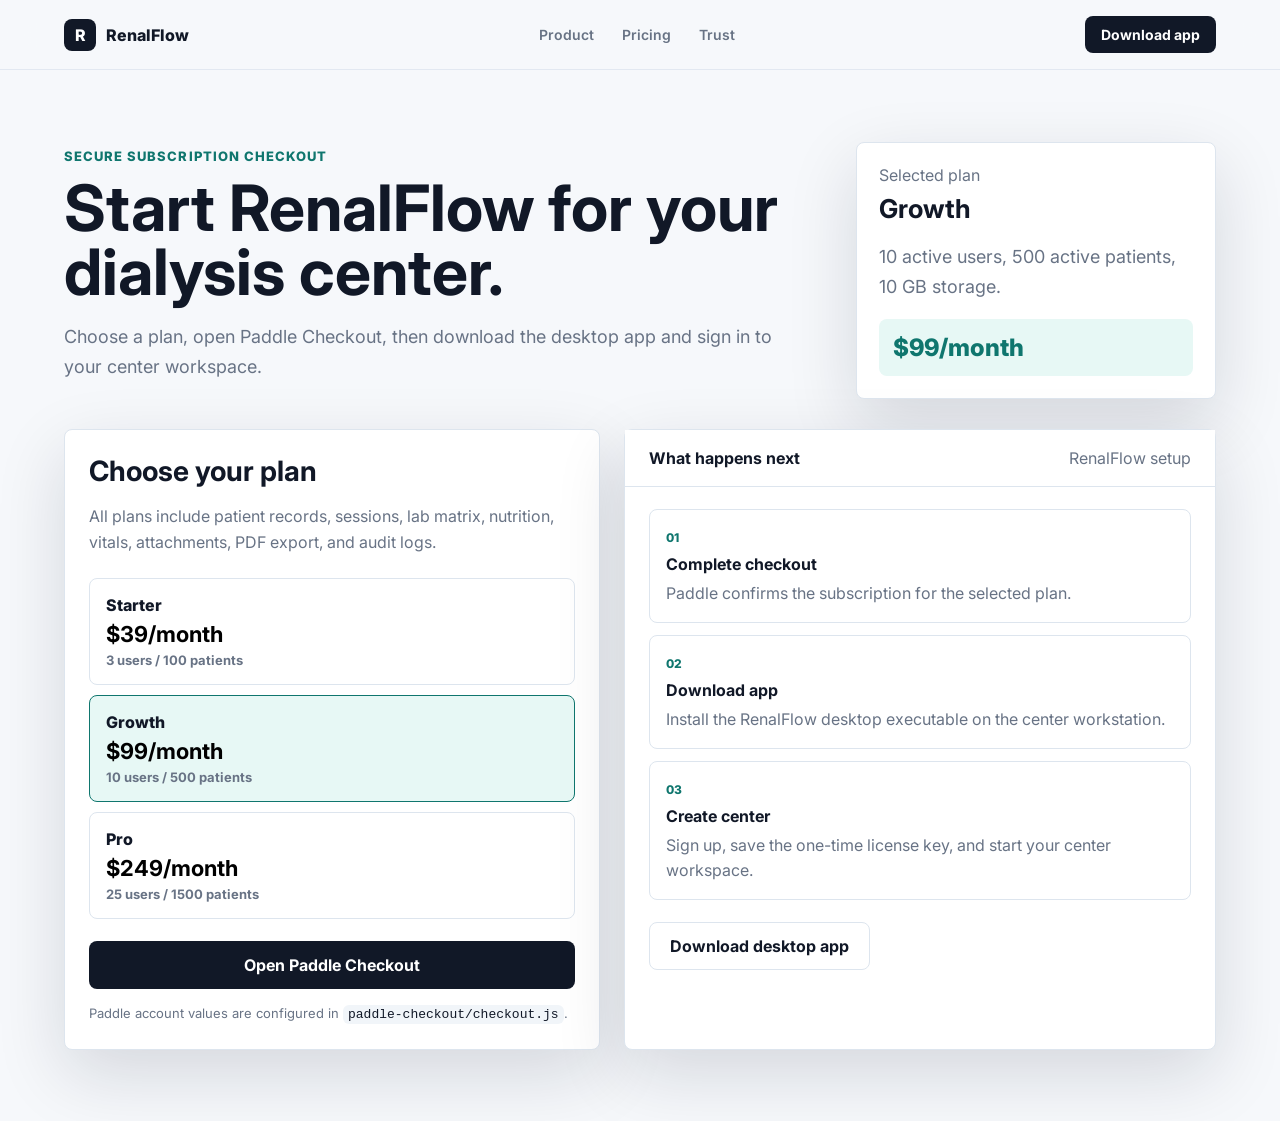
==== paddle-checkout/index.html @ 079430f1 "Initial RenalFlow marketing site" ====
<!doctype html>
<html lang="en">
  <head>
    <meta charset="UTF-8" />
    <meta name="viewport" content="width=device-width, initial-scale=1.0" />
    <meta name="description" content="RenalFlow Paddle checkout for desktop app subscription plans." />
    <title>RenalFlow Checkout</title>
    <link rel="preconnect" href="https://fonts.googleapis.com" />
    <link rel="preconnect" href="https://fonts.gstatic.com" crossorigin />
    <link href="https://fonts.googleapis.com/css2?family=Inter:wght@400;500;600;700;800&display=swap" rel="stylesheet" />
    <link rel="stylesheet" href="../styles.css" />
    <script src="https://cdn.paddle.com/paddle/v2/paddle.js"></script>
  </head>
  <body class="checkout-body">
    <header class="site-header">
      <a class="brand" href="../index.html" aria-label="RenalFlow home">
        <span class="brand-mark">R</span>
        <span>RenalFlow</span>
      </a>
      <nav class="nav-links" aria-label="Checkout navigation">
        <a href="../index.html#product">Product</a>
        <a href="../index.html#pricing">Pricing</a>
        <a href="../index.html#trust">Trust</a>
      </nav>
      <a class="header-cta" href="../downloads/RenalFlow-Setup.exe" download>Download app</a>
    </header>

    <main class="checkout-page">
      <section class="checkout-hero">
        <div>
          <div class="eyebrow">Secure subscription checkout</div>
          <h1>Start RenalFlow for your dialysis center.</h1>
          <p>
            Choose a plan, open Paddle Checkout, then download the desktop app and sign in to your center workspace.
          </p>
        </div>

        <aside class="checkout-summary" aria-label="Selected RenalFlow plan">
          <span>Selected plan</span>
          <strong id="selected-plan-name">Growth</strong>
          <p id="selected-plan-details">10 active users, 500 active patients, 10 GB storage.</p>
          <div class="checkout-price" id="selected-plan-price">$99/month</div>
        </aside>
      </section>

      <section class="checkout-layout">
        <div class="checkout-card">
          <h2>Choose your plan</h2>
          <p>All plans include patient records, sessions, lab matrix, nutrition, vitals, attachments, PDF export, and audit logs.</p>

          <div class="checkout-plan-list" role="radiogroup" aria-label="RenalFlow plans">
            <button class="checkout-plan" data-plan="starter" type="button">
              <span>Starter</span>
              <strong>$39/month</strong>
              <em>3 users / 100 patients</em>
            </button>
            <button class="checkout-plan active" data-plan="growth" type="button">
              <span>Growth</span>
              <strong>$99/month</strong>
              <em>10 users / 500 patients</em>
            </button>
            <button class="checkout-plan" data-plan="pro" type="button">
              <span>Pro</span>
              <strong>$249/month</strong>
              <em>25 users / 1500 patients</em>
            </button>
          </div>

          <button class="button primary checkout-button" id="open-checkout" type="button">Open Paddle Checkout</button>
          <p class="checkout-note" id="checkout-message">
            Paddle account values are configured in <code>paddle-checkout/checkout.js</code>.
          </p>
        </div>

        <div class="checkout-product-card">
          <div class="mock-toolbar">
            <strong>What happens next</strong>
            <span>RenalFlow setup</span>
          </div>
          <div class="checkout-steps">
            <div><span>01</span><strong>Complete checkout</strong><p>Paddle confirms the subscription for the selected plan.</p></div>
            <div><span>02</span><strong>Download app</strong><p>Install the RenalFlow desktop executable on the center workstation.</p></div>
            <div><span>03</span><strong>Create center</strong><p>Sign up, save the one-time license key, and start your center workspace.</p></div>
          </div>
          <a class="button secondary" href="../downloads/RenalFlow-Setup.exe" download>Download desktop app</a>
        </div>
      </section>
    </main>

    <script src="checkout.js"></script>
  </body>
</html>
---- styles.css ----
:root {
  --ink: #111827;
  --muted: #687385;
  --line: #dde5ee;
  --surface: #f6f8fb;
  --panel: #ffffff;
  --teal: #0f766e;
  --teal-2: #14b8a6;
  --blue: #2563eb;
  --amber: #d97706;
  --red: #dc2626;
  --green: #16a34a;
  --shadow: 0 24px 70px rgba(17, 24, 39, 0.14);
  --radius: 8px;
}

* {
  box-sizing: border-box;
}

html {
  scroll-behavior: smooth;
}

body {
  margin: 0;
  background: var(--surface);
  color: var(--ink);
  font-family: Inter, system-ui, -apple-system, BlinkMacSystemFont, "Segoe UI", sans-serif;
  letter-spacing: 0;
}

a {
  color: inherit;
  text-decoration: none;
}

button,
input {
  font: inherit;
}

.site-header {
  position: sticky;
  top: 0;
  z-index: 20;
  display: flex;
  align-items: center;
  justify-content: space-between;
  padding: 16px clamp(20px, 5vw, 64px);
  border-bottom: 1px solid rgba(221, 229, 238, 0.82);
  background: rgba(246, 248, 251, 0.86);
  backdrop-filter: blur(18px);
}

.brand,
.nav-links,
.hero-actions,
.hero-proof,
.cta-actions {
  display: flex;
  align-items: center;
}

.brand {
  gap: 10px;
  font-weight: 800;
}

.brand-mark {
  display: grid;
  width: 32px;
  height: 32px;
  place-items: center;
  border-radius: 8px;
  background: var(--ink);
  color: white;
}

.nav-links {
  gap: 28px;
  color: var(--muted);
  font-size: 14px;
  font-weight: 600;
}

.nav-links a:hover {
  color: var(--ink);
}

.header-cta,
.button,
.price-card a {
  border-radius: 8px;
  font-weight: 700;
}

.header-cta {
  padding: 10px 16px;
  background: var(--ink);
  color: white;
  font-size: 14px;
}

.hero {
  display: grid;
  grid-template-columns: minmax(320px, 0.78fr) minmax(560px, 1.22fr);
  gap: 44px;
  align-items: center;
  min-height: calc(100vh - 66px);
  padding: 72px clamp(20px, 5vw, 64px) 54px;
}

.eyebrow {
  color: var(--teal);
  font-size: 13px;
  font-weight: 800;
  letter-spacing: 0.08em;
  text-transform: uppercase;
}

.hero h1,
.section-heading h2,
.showcase-copy h2,
.trust-card h2,
.final-cta h2 {
  margin: 12px 0 0;
  color: var(--ink);
  font-weight: 800;
  line-height: 0.98;
  letter-spacing: 0;
}

.hero h1 {
  max-width: 760px;
  font-size: clamp(48px, 6.4vw, 86px);
}

.hero p,
.section-heading p,
.showcase-copy p,
.trust-card p,
.final-cta p {
  color: var(--muted);
  font-size: 18px;
  line-height: 1.65;
}

.hero p {
  max-width: 650px;
  margin: 24px 0 0;
}

.hero-actions {
  gap: 12px;
  margin-top: 32px;
}

.button {
  display: inline-flex;
  min-height: 48px;
  align-items: center;
  justify-content: center;
  padding: 0 20px;
}

.button.primary {
  background: var(--ink);
  color: white;
}

.button.secondary {
  border: 1px solid var(--line);
  background: white;
  color: var(--ink);
}

.hero-proof {
  flex-wrap: wrap;
  gap: 10px;
  margin-top: 28px;
}

.hero-proof span,
.logos span,
.role-list span,
.panel-picker span {
  border: 1px solid var(--line);
  border-radius: 999px;
  background: white;
  color: var(--muted);
  font-size: 13px;
  font-weight: 700;
}

.hero-proof span {
  padding: 8px 10px;
}

.hero-product {
  min-width: 0;
}

.app-shell,
.tour-screen,
.patient-mock,
.lab-mock,
.trust-card,
.final-cta {
  border: 1px solid var(--line);
  border-radius: var(--radius);
  background: var(--panel);
  box-shadow: var(--shadow);
}

.app-shell {
  display: grid;
  grid-template-columns: 190px 1fr;
  min-height: 650px;
  overflow: hidden;
}

.app-sidebar {
  border-right: 1px solid var(--line);
  background: #fbfcfe;
  padding: 20px 14px;
}

.app-logo {
  font-size: 20px;
  font-weight: 800;
}

.role-pill {
  margin: 8px 0 24px;
  color: var(--muted);
  font-size: 11px;
  font-weight: 800;
  text-transform: uppercase;
}

.side-item {
  display: flex;
  gap: 10px;
  align-items: center;
  margin-bottom: 6px;
  border-radius: 8px;
  padding: 11px 10px;
  color: var(--muted);
  font-size: 14px;
  font-weight: 700;
}

.side-item span {
  width: 8px;
  height: 8px;
  border-radius: 50%;
  background: #cbd5e1;
}

.side-item.active {
  background: #e7f8f5;
  color: var(--teal);
}

.side-item.active span {
  background: var(--teal);
}

.app-main {
  min-width: 0;
  background: #f8fafc;
}

.app-topbar,
.mock-toolbar {
  display: flex;
  align-items: center;
  justify-content: space-between;
  border-bottom: 1px solid var(--line);
  background: white;
}

.app-topbar {
  height: 68px;
  padding: 0 24px;
}

.app-topbar small,
.screen-heading p,
.metric-card span,
.session-row span,
.mock-toolbar span,
.mini-stat span,
.info-card span,
.vitals-grid span,
.nutrition-targets span,
.billing-status span,
.patient-cards span,
.trust-grid span,
.limit-card span {
  color: var(--muted);
}

.app-topbar small {
  display: block;
  margin-bottom: 4px;
  font-size: 12px;
}

.status-online,
.date-chip,
.badge {
  border-radius: 999px;
  font-size: 12px;
  font-style: normal;
  font-weight: 800;
}

.status-online {
  padding: 7px 10px;
  background: #dcfce7;
  color: #15803d;
}

.screen-heading {
  display: flex;
  justify-content: space-between;
  padding: 24px;
}

.screen-heading h2 {
  margin: 0;
  font-size: 24px;
}

.screen-heading p {
  margin: 7px 0 0;
  font-size: 14px;
}

.date-chip {
  align-self: start;
  padding: 8px 11px;
  background: #eef2ff;
  color: #3730a3;
}

.metric-grid,
.mock-grid,
.pricing-grid,
.feature-grid,
.trust-grid,
.patient-cards,
.nutrition-targets,
.billing-status,
.vitals-grid {
  display: grid;
  gap: 14px;
}

.metric-grid {
  grid-template-columns: repeat(4, 1fr);
  padding: 0 24px 20px;
}

.metric-card,
.mini-stat,
.info-card,
.vitals-grid div,
.nutrition-targets div,
.billing-status div,
.patient-cards div {
  border: 1px solid var(--line);
  border-radius: 8px;
  background: white;
  padding: 16px;
}

.metric-card strong,
.mini-stat strong {
  display: block;
  margin-top: 8px;
  font-size: 30px;
}

.info-card span,
.info-card strong,
.vitals-grid span,
.vitals-grid strong,
.nutrition-targets span,
.nutrition-targets strong,
.billing-status span,
.billing-status strong,
.patient-cards span,
.patient-cards strong {
  display: block;
}

.info-card strong,
.vitals-grid strong,
.nutrition-targets strong,
.billing-status strong,
.patient-cards strong {
  margin-top: 6px;
}

.metric-card.warn strong,
.mini-stat.amber strong {
  color: var(--amber);
}

.mini-stat.red strong {
  color: var(--red);
}

.dashboard-panels {
  display: grid;
  grid-template-columns: 1.35fr 0.65fr;
  gap: 16px;
  padding: 0 24px 24px;
}

.panel {
  border: 1px solid var(--line);
  border-radius: 8px;
  background: white;
  padding: 18px;
}

.panel-title {
  margin-bottom: 12px;
  font-weight: 800;
}

.session-row,
.table-row,
.matrix-row {
  display: grid;
  align-items: center;
  border-top: 1px solid var(--line);
}

.session-row {
  grid-template-columns: 1fr auto;
  gap: 12px;
  padding: 13px 0;
}

.session-row strong,
.session-row span {
  display: block;
}

.session-row span {
  margin-top: 3px;
  font-size: 13px;
}

.badge {
  display: inline-flex;
  align-items: center;
  justify-content: center;
  padding: 5px 8px;
  white-space: nowrap;
}

.badge.blue {
  background: #dbeafe;
  color: #1d4ed8;
}

.badge.neutral {
  background: #f1f5f9;
  color: #475569;
}

.badge.danger {
  background: #fee2e2;
  color: #b91c1c;
}

.badge.good {
  background: #dcfce7;
  color: #15803d;
}

.lab-alert {
  border-radius: 8px;
  background: #fff7ed;
  color: #9a3412;
  padding: 12px;
  font-weight: 800;
}

.mini-chart {
  display: flex;
  align-items: end;
  gap: 8px;
  height: 130px;
  margin-top: 16px;
}

.mini-chart span {
  width: 100%;
  border-radius: 6px 6px 0 0;
  background: linear-gradient(180deg, var(--teal-2), var(--teal));
}

.logos {
  display: flex;
  flex-wrap: wrap;
  gap: 10px;
  justify-content: center;
  padding: 0 20px 68px;
}

.logos span {
  padding: 10px 14px;
}

.section {
  padding: 92px clamp(20px, 5vw, 64px);
}

.section-heading {
  max-width: 760px;
  margin: 0 auto 38px;
  text-align: center;
}

.section-heading h2,
.showcase-copy h2,
.trust-card h2,
.final-cta h2 {
  font-size: clamp(36px, 4.4vw, 58px);
}

.section-heading p {
  margin: 18px auto 0;
}

.tour-layout {
  display: grid;
  grid-template-columns: 220px minmax(0, 1fr);
  gap: 18px;
  max-width: 1180px;
  margin: 0 auto;
}

.tour-tabs {
  display: grid;
  gap: 8px;
  align-content: start;
}

.tour-tab {
  border: 1px solid var(--line);
  border-radius: 8px;
  background: white;
  color: var(--muted);
  cursor: pointer;
  padding: 14px 16px;
  text-align: left;
  font-weight: 800;
}

.tour-tab.active {
  border-color: var(--teal);
  background: #e7f8f5;
  color: var(--teal);
}

.tour-screen {
  min-height: 500px;
  overflow: hidden;
}

.tour-panel {
  display: none;
  padding: 24px;
}

.tour-panel.active {
  display: block;
}

.mock-toolbar {
  margin: -24px -24px 22px;
  padding: 18px 24px;
}

.mock-grid.four {
  grid-template-columns: repeat(4, 1fr);
}

.mock-grid.three {
  grid-template-columns: repeat(3, 1fr);
}

.mock-table {
  margin-top: 18px;
  border: 1px solid var(--line);
  border-radius: 8px;
  overflow: hidden;
}

.table-row {
  grid-template-columns: 1fr 130px 130px;
  gap: 14px;
  padding: 14px 16px;
  background: white;
}

.table-row.head,
.matrix-row.head {
  border-top: 0;
  background: #f8fafc;
  color: var(--muted);
  font-size: 12px;
  font-weight: 800;
  text-transform: uppercase;
}

.patient-header-card {
  display: flex;
  justify-content: space-between;
  gap: 18px;
  border: 1px solid var(--line);
  border-radius: 8px;
  padding: 18px;
}

.patient-header-card strong,
.patient-header-card span {
  display: block;
}

.patient-header-card span {
  margin-top: 5px;
  color: var(--muted);
}

.patient-header-card button,
.session-actions button {
  border: 0;
  border-radius: 8px;
  background: var(--teal);
  color: white;
  padding: 10px 12px;
  font-weight: 800;
}

.note-card,
.license-card {
  margin-top: 16px;
  border: 1px solid #bfdbfe;
  border-radius: 8px;
  background: #eff6ff;
  color: #1e40af;
  padding: 16px;
  font-weight: 700;
}

.session-flow {
  display: grid;
  grid-template-columns: repeat(3, 1fr);
  gap: 12px;
}

.flow-step {
  border: 1px solid var(--line);
  border-radius: 8px;
  background: white;
  padding: 18px;
  color: var(--muted);
  font-weight: 800;
  text-align: center;
}

.flow-step.done {
  background: #ecfdf5;
  color: #047857;
}

.flow-step.active {
  border-color: #93c5fd;
  background: #eff6ff;
  color: #1d4ed8;
}

.vitals-grid {
  grid-template-columns: repeat(5, 1fr);
  margin-top: 18px;
}

.session-actions {
  display: flex;
  gap: 10px;
  margin-top: 18px;
}

.session-actions .muted {
  background: #475569;
}

.matrix-table {
  border: 1px solid var(--line);
  border-radius: 8px;
  overflow: hidden;
}

.matrix-row {
  grid-template-columns: 1.2fr 0.7fr repeat(3, 0.7fr);
  gap: 12px;
  padding: 14px 16px;
  background: white;
}

.matrix-table.compact .matrix-row {
  grid-template-columns: 1fr 0.8fr 0.8fr 1fr;
}

.cell-high {
  border-radius: 999px;
  background: #fee2e2;
  color: #b91c1c;
  padding: 5px 8px;
  font-weight: 800;
}

.nutrition-targets,
.billing-status {
  grid-template-columns: repeat(4, 1fr);
}

.meal-list {
  display: grid;
  gap: 10px;
  margin-top: 18px;
}

.meal-list div {
  border: 1px solid var(--line);
  border-radius: 8px;
  padding: 14px;
}

.meal-list strong,
.meal-list span {
  display: block;
}

.meal-list span {
  margin-top: 5px;
  color: var(--muted);
}

.usage-bar {
  height: 10px;
  margin-top: 18px;
  overflow: hidden;
  border-radius: 999px;
  background: #e2e8f0;
}

.usage-bar span {
  display: block;
  height: 100%;
  border-radius: inherit;
  background: var(--teal);
}

.workflow {
  background: white;
}

.timeline {
  display: grid;
  grid-template-columns: repeat(6, 1fr);
  gap: 14px;
}

.timeline article,
.feature-grid article,
.price-card {
  border: 1px solid var(--line);
  border-radius: 8px;
  background: var(--panel);
  padding: 22px;
}

.timeline span {
  color: var(--teal);
  font-weight: 800;
}

.timeline h3,
.feature-grid h3,
.price-card h3 {
  margin: 16px 0 8px;
  font-size: 20px;
}

.timeline p,
.feature-grid p,
.price-card p {
  color: var(--muted);
  line-height: 1.58;
}

.showcases {
  display: grid;
  gap: 54px;
}

.showcase {
  display: grid;
  grid-template-columns: 0.8fr 1.2fr;
  gap: 32px;
  align-items: center;
}

.showcase.reverse {
  grid-template-columns: 1.2fr 0.8fr;
}

.showcase-copy p {
  margin-bottom: 0;
}

.patient-mock,
.lab-mock {
  padding: 24px;
}

.patient-banner {
  border-radius: 8px;
  background: var(--ink);
  color: white;
  padding: 22px;
}

.patient-banner strong,
.patient-banner span {
  display: block;
}

.patient-banner span {
  margin-top: 8px;
  color: #cbd5e1;
}

.patient-cards {
  grid-template-columns: repeat(2, 1fr);
  margin-top: 14px;
}

.panel-picker {
  display: flex;
  flex-wrap: wrap;
  gap: 8px;
  margin-bottom: 16px;
}

.panel-picker span {
  padding: 8px 10px;
}

.panel-picker .selected {
  border-color: var(--teal);
  background: #e7f8f5;
  color: var(--teal);
}

.feature-grid {
  grid-template-columns: repeat(4, 1fr);
}

.mini-ui,
.role-list,
.limit-card {
  margin-top: 18px;
}

.mini-ui {
  display: flex;
  flex-wrap: wrap;
  gap: 8px;
}

.mini-ui.nutrient span {
  border-radius: 8px;
  background: #f1f5f9;
  padding: 9px;
  font-size: 13px;
  font-weight: 800;
}

.role-list {
  display: flex;
  flex-wrap: wrap;
  gap: 8px;
}

.role-list span {
  padding: 7px 9px;
}

.limit-card {
  border-radius: 8px;
  background: #e7f8f5;
  padding: 14px;
}

.limit-card strong,
.limit-card span {
  display: block;
}

.pricing {
  background: white;
}

.pricing-grid {
  grid-template-columns: repeat(3, 1fr);
  max-width: 1120px;
  margin: 0 auto;
}

.price-card {
  position: relative;
}

.price-card.featured {
  border-color: var(--teal);
  box-shadow: var(--shadow);
}

.recommended {
  position: absolute;
  top: 16px;
  right: 16px;
  border-radius: 999px;
  background: #e7f8f5;
  color: var(--teal);
  padding: 6px 9px;
  font-size: 12px;
  font-weight: 800;
}

.price {
  margin: 18px 0;
  font-size: 46px;
  font-weight: 800;
}

.price span {
  color: var(--muted);
  font-size: 15px;
  font-weight: 700;
}

.price-card ul {
  display: grid;
  gap: 12px;
  margin: 22px 0;
  padding: 0;
  list-style: none;
}

.price-card li {
  color: var(--ink);
  font-weight: 600;
}

.price-card li::before {
  content: "";
  display: inline-block;
  width: 7px;
  height: 7px;
  margin-right: 8px;
  border-radius: 50%;
  background: var(--teal);
  vertical-align: middle;
}

.price-card a {
  display: flex;
  min-height: 44px;
  align-items: center;
  justify-content: center;
  background: var(--ink);
  color: white;
}

.trust-card {
  display: grid;
  grid-template-columns: 1fr 1fr;
  gap: 30px;
  padding: 36px;
}

.trust-grid {
  grid-template-columns: repeat(2, 1fr);
}

.trust-grid div {
  border: 1px solid var(--line);
  border-radius: 8px;
  padding: 18px;
}

.trust-grid strong,
.trust-grid span {
  display: block;
}

.trust-grid strong {
  margin-bottom: 8px;
}

.final-cta {
  display: flex;
  align-items: center;
  justify-content: space-between;
  gap: 28px;
  margin: 0 clamp(20px, 5vw, 64px) 76px;
  padding: 42px;
}

.final-cta p {
  max-width: 720px;
  margin-bottom: 0;
}

.cta-actions {
  gap: 12px;
  flex-shrink: 0;
}

.footer {
  display: flex;
  justify-content: space-between;
  gap: 18px;
  border-top: 1px solid var(--line);
  padding: 26px clamp(20px, 5vw, 64px);
  color: var(--muted);
  font-size: 14px;
}

.checkout-body {
  min-height: 100vh;
  background: var(--surface);
}

.checkout-page {
  padding: 72px clamp(20px, 5vw, 64px);
}

.checkout-hero {
  display: grid;
  grid-template-columns: 1fr 360px;
  gap: 30px;
  align-items: end;
  max-width: 1180px;
  margin: 0 auto 30px;
}

.checkout-hero h1 {
  max-width: 780px;
  margin: 12px 0 0;
  font-size: clamp(42px, 5vw, 72px);
  line-height: 1;
  letter-spacing: 0;
}

.checkout-hero p {
  max-width: 720px;
  color: var(--muted);
  font-size: 18px;
  line-height: 1.65;
}

.checkout-summary,
.checkout-card,
.checkout-product-card {
  border: 1px solid var(--line);
  border-radius: 8px;
  background: white;
  box-shadow: var(--shadow);
}

.checkout-summary {
  padding: 22px;
}

.checkout-summary span,
.checkout-note,
.checkout-plan em,
.checkout-steps p {
  color: var(--muted);
}

.checkout-summary strong,
.checkout-summary span,
.checkout-plan span,
.checkout-plan strong,
.checkout-plan em {
  display: block;
}

.checkout-summary strong {
  margin-top: 8px;
  font-size: 26px;
}

.checkout-price {
  margin-top: 18px;
  border-radius: 8px;
  background: #e7f8f5;
  color: var(--teal);
  padding: 14px;
  font-size: 24px;
  font-weight: 800;
}

.checkout-layout {
  display: grid;
  grid-template-columns: minmax(0, 0.95fr) minmax(360px, 1.05fr);
  gap: 24px;
  max-width: 1180px;
  margin: 0 auto;
}

.checkout-card,
.checkout-product-card {
  padding: 24px;
}

.checkout-card h2 {
  margin: 0;
  font-size: 28px;
}

.checkout-card p {
  color: var(--muted);
  line-height: 1.6;
}

.checkout-plan-list {
  display: grid;
  gap: 10px;
  margin: 22px 0;
}

.checkout-plan {
  border: 1px solid var(--line);
  border-radius: 8px;
  background: white;
  cursor: pointer;
  padding: 16px;
  text-align: left;
}

.checkout-plan.active {
  border-color: var(--teal);
  background: #e7f8f5;
}

.checkout-plan span {
  color: var(--ink);
  font-weight: 800;
}

.checkout-plan strong {
  margin-top: 6px;
  font-size: 22px;
}

.checkout-plan em {
  margin-top: 5px;
  font-size: 13px;
  font-style: normal;
  font-weight: 700;
}

.checkout-button {
  width: 100%;
  border: 0;
  cursor: pointer;
}

.checkout-note {
  margin: 14px 0 0;
  font-size: 13px;
}

.checkout-warning {
  color: #9a3412;
}

.checkout-note code {
  border-radius: 6px;
  background: #f1f5f9;
  color: var(--ink);
  padding: 2px 5px;
}

.checkout-product-card .mock-toolbar {
  margin: -24px -24px 22px;
}

.checkout-steps {
  display: grid;
  gap: 12px;
  margin-bottom: 22px;
}

.checkout-steps div {
  border: 1px solid var(--line);
  border-radius: 8px;
  padding: 16px;
}

.checkout-steps span {
  color: var(--teal);
  font-size: 12px;
  font-weight: 800;
}

.checkout-steps strong {
  display: block;
  margin-top: 8px;
}

.checkout-steps p {
  margin: 7px 0 0;
  line-height: 1.55;
}

@media (max-width: 1120px) {
  .hero,
  .showcase,
  .showcase.reverse,
  .trust-card,
  .checkout-hero,
  .checkout-layout,
  .final-cta {
    grid-template-columns: 1fr;
  }

  .hero {
    min-height: auto;
  }

  .timeline,
  .feature-grid {
    grid-template-columns: repeat(3, 1fr);
  }

  .final-cta {
    display: grid;
  }
}

@media (max-width: 860px) {
  .nav-links {
    display: none;
  }

  .hero {
    padding-top: 46px;
  }

  .hero h1 {
    font-size: 46px;
  }

  .app-shell,
  .tour-layout {
    grid-template-columns: 1fr;
  }

  .app-sidebar {
    display: none;
  }

  .metric-grid,
  .dashboard-panels,
  .mock-grid.four,
  .mock-grid.three,
  .nutrition-targets,
  .billing-status,
  .pricing-grid,
  .trust-grid,
  .patient-cards {
    grid-template-columns: 1fr 1fr;
  }

  .timeline,
  .feature-grid {
    grid-template-columns: 1fr 1fr;
  }

  .tour-tabs {
    grid-template-columns: repeat(3, 1fr);
  }
}

@media (max-width: 620px) {
  .site-header {
    padding: 14px 18px;
  }

  .header-cta {
    display: none;
  }

  .hero h1,
  .section-heading h2,
  .showcase-copy h2,
  .trust-card h2,
  .final-cta h2 {
    font-size: 36px;
    line-height: 1.04;
  }

  .hero-actions,
  .cta-actions,
  .footer {
    align-items: stretch;
    flex-direction: column;
  }

  .app-shell {
    min-height: 0;
  }

  .app-topbar,
  .screen-heading,
  .patient-header-card {
    align-items: flex-start;
    flex-direction: column;
  }

  .metric-grid,
  .dashboard-panels,
  .mock-grid.four,
  .mock-grid.three,
  .nutrition-targets,
  .billing-status,
  .pricing-grid,
  .trust-grid,
  .patient-cards,
  .timeline,
  .feature-grid,
  .vitals-grid {
    grid-template-columns: 1fr;
  }

  .tour-tabs {
    grid-template-columns: 1fr 1fr;
  }

  .table-row {
    grid-template-columns: 1fr;
  }

  .matrix-table {
    overflow-x: auto;
  }

  .matrix-row {
    min-width: 640px;
  }

  .section {
    padding: 68px 18px;
  }

  .checkout-page {
    padding: 48px 18px;
  }

  .final-cta {
    margin: 0 18px 56px;
    padding: 28px;
  }
}
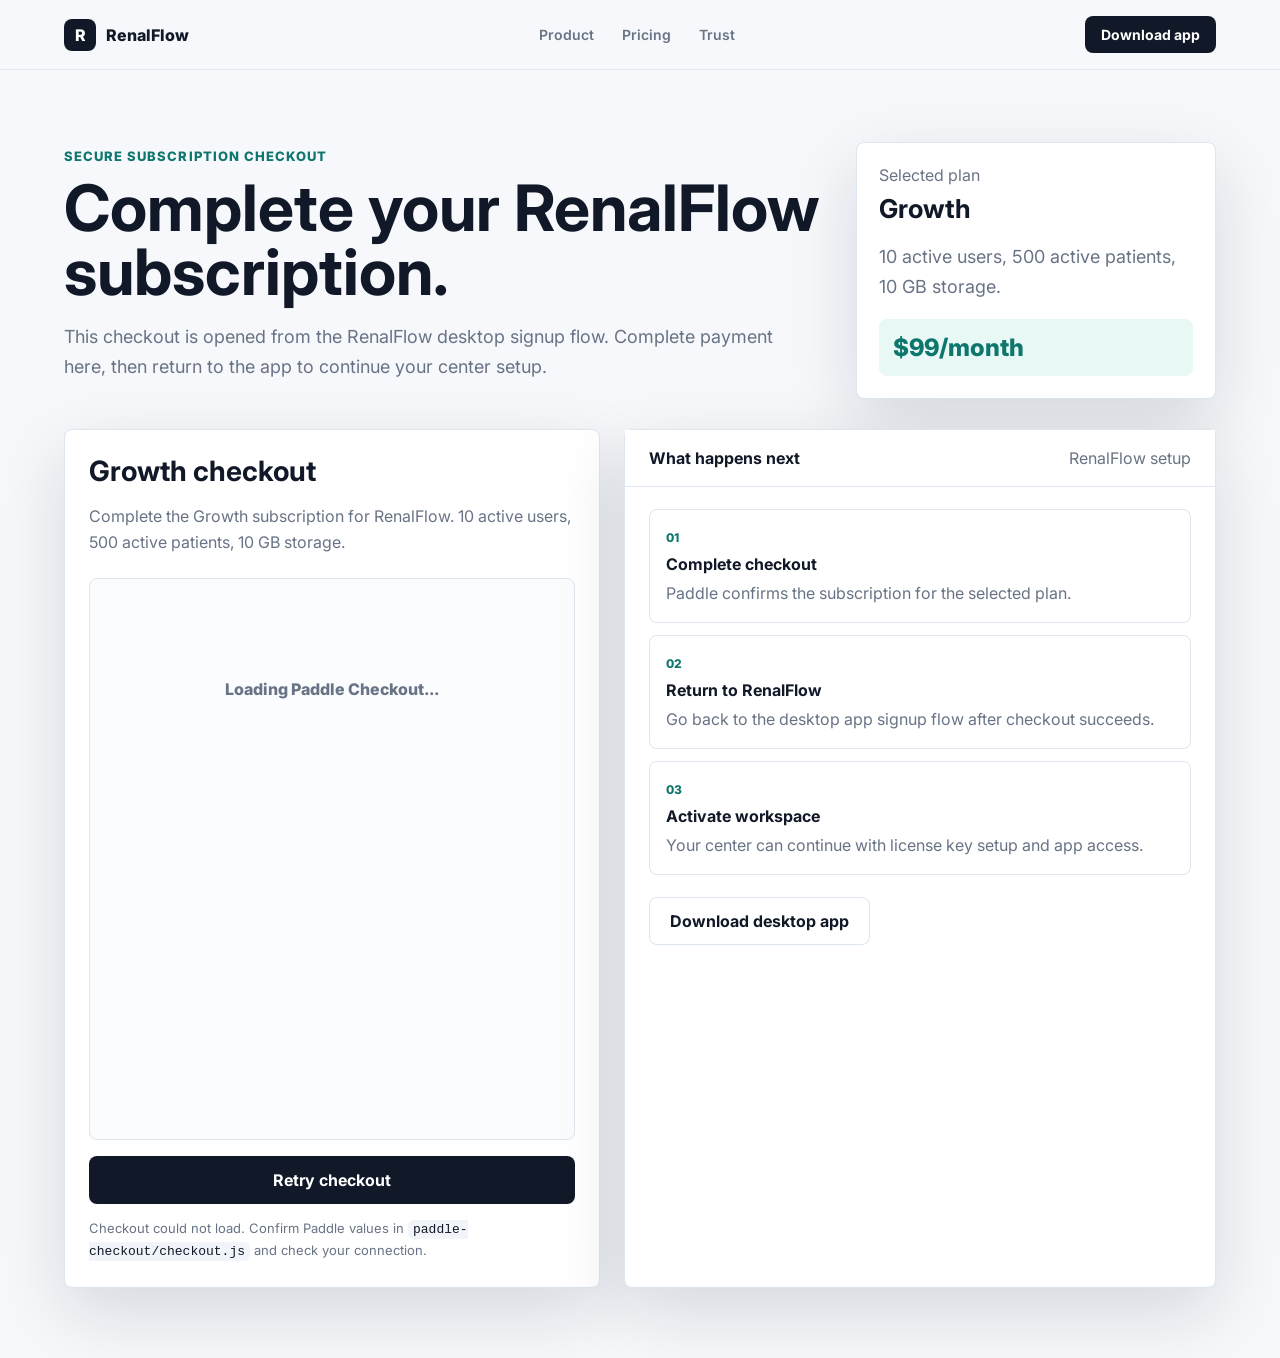
==== commit 14fe9f41: "Make Paddle route hosted checkout flow" ====
--- a/paddle-checkout/index.html
+++ b/paddle-checkout/index.html
@@ -29,9 +29,10 @@
       <section class="checkout-hero">
         <div>
           <div class="eyebrow">Secure subscription checkout</div>
-          <h1>Start RenalFlow for your dialysis center.</h1>
+          <h1>Complete your RenalFlow subscription.</h1>
           <p>
-            Choose a plan, open Paddle Checkout, then download the desktop app and sign in to your center workspace.
+            This checkout is opened from the RenalFlow desktop signup flow. Complete payment here,
+            then return to the app to continue your center setup.
           </p>
         </div>
 
@@ -45,30 +46,18 @@
 
       <section class="checkout-layout">
         <div class="checkout-card">
-          <h2>Choose your plan</h2>
-          <p>All plans include patient records, sessions, lab matrix, nutrition, vitals, attachments, PDF export, and audit logs.</p>
+          <h2 id="checkout-card-title">Preparing checkout...</h2>
+          <p id="checkout-card-copy">RenalFlow is loading the selected plan from your desktop signup session.</p>
 
-          <div class="checkout-plan-list" role="radiogroup" aria-label="RenalFlow plans">
-            <button class="checkout-plan" data-plan="starter" type="button">
-              <span>Starter</span>
-              <strong>$39/month</strong>
-              <em>3 users / 100 patients</em>
-            </button>
-            <button class="checkout-plan active" data-plan="growth" type="button">
-              <span>Growth</span>
-              <strong>$99/month</strong>
-              <em>10 users / 500 patients</em>
-            </button>
-            <button class="checkout-plan" data-plan="pro" type="button">
-              <span>Pro</span>
-              <strong>$249/month</strong>
-              <em>25 users / 1500 patients</em>
-            </button>
+          <div class="checkout-frame-shell">
+            <div id="paddle-checkout-frame" class="paddle-checkout-frame">
+              <div class="checkout-loading">Loading Paddle Checkout...</div>
+            </div>
           </div>
 
-          <button class="button primary checkout-button" id="open-checkout" type="button">Open Paddle Checkout</button>
+          <button class="button primary checkout-button" id="open-checkout" type="button">Retry checkout</button>
           <p class="checkout-note" id="checkout-message">
-            Paddle account values are configured in <code>paddle-checkout/checkout.js</code>.
+            Keep this page open until Paddle confirms the subscription.
           </p>
         </div>
 
@@ -79,8 +68,8 @@
           </div>
           <div class="checkout-steps">
             <div><span>01</span><strong>Complete checkout</strong><p>Paddle confirms the subscription for the selected plan.</p></div>
-            <div><span>02</span><strong>Download app</strong><p>Install the RenalFlow desktop executable on the center workstation.</p></div>
-            <div><span>03</span><strong>Create center</strong><p>Sign up, save the one-time license key, and start your center workspace.</p></div>
+            <div><span>02</span><strong>Return to RenalFlow</strong><p>Go back to the desktop app signup flow after checkout succeeds.</p></div>
+            <div><span>03</span><strong>Activate workspace</strong><p>Your center can continue with license key setup and app access.</p></div>
           </div>
           <a class="button secondary" href="../downloads/RenalFlow-Setup.exe" download>Download desktop app</a>
         </div>
--- a/styles.css
+++ b/styles.css
@@ -1154,6 +1154,26 @@
   margin: 22px 0;
 }
 
+.checkout-frame-shell {
+  margin: 22px 0 16px;
+  overflow: hidden;
+  border: 1px solid var(--line);
+  border-radius: 8px;
+  background: #fbfcfe;
+}
+
+.paddle-checkout-frame {
+  min-height: 560px;
+}
+
+.checkout-loading {
+  display: grid;
+  min-height: 220px;
+  place-items: center;
+  color: var(--muted);
+  font-weight: 800;
+}
+
 .checkout-plan {
   border: 1px solid var(--line);
   border-radius: 8px;
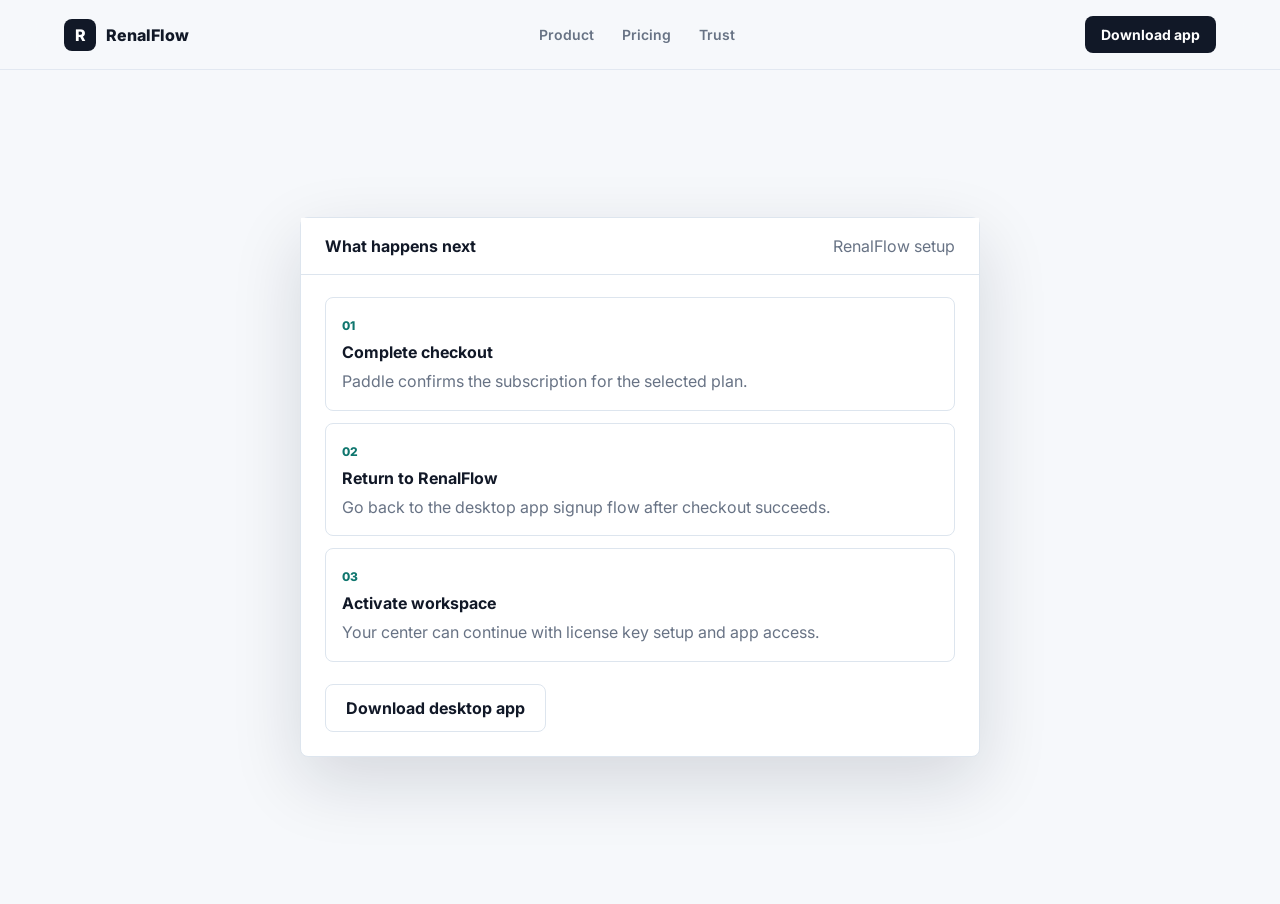
==== commit 053e1def: "Simplify checkout handoff page" ====
--- a/paddle-checkout/index.html
+++ b/paddle-checkout/index.html
@@ -9,7 +9,6 @@
     <link rel="preconnect" href="https://fonts.gstatic.com" crossorigin />
     <link href="https://fonts.googleapis.com/css2?family=Inter:wght@400;500;600;700;800&display=swap" rel="stylesheet" />
     <link rel="stylesheet" href="../styles.css" />
-    <script src="https://cdn.paddle.com/paddle/v2/paddle.js"></script>
   </head>
   <body class="checkout-body">
     <header class="site-header">
@@ -26,41 +25,7 @@
     </header>
 
     <main class="checkout-page">
-      <section class="checkout-hero">
-        <div>
-          <div class="eyebrow">Secure subscription checkout</div>
-          <h1>Complete your RenalFlow subscription.</h1>
-          <p>
-            This checkout is opened from the RenalFlow desktop signup flow. Complete payment here,
-            then return to the app to continue your center setup.
-          </p>
-        </div>
-
-        <aside class="checkout-summary" aria-label="Selected RenalFlow plan">
-          <span>Selected plan</span>
-          <strong id="selected-plan-name">Growth</strong>
-          <p id="selected-plan-details">10 active users, 500 active patients, 10 GB storage.</p>
-          <div class="checkout-price" id="selected-plan-price">$99/month</div>
-        </aside>
-      </section>
-
-      <section class="checkout-layout">
-        <div class="checkout-card">
-          <h2 id="checkout-card-title">Preparing checkout...</h2>
-          <p id="checkout-card-copy">RenalFlow is loading the selected plan from your desktop signup session.</p>
-
-          <div class="checkout-frame-shell">
-            <div id="paddle-checkout-frame" class="paddle-checkout-frame">
-              <div class="checkout-loading">Loading Paddle Checkout...</div>
-            </div>
-          </div>
-
-          <button class="button primary checkout-button" id="open-checkout" type="button">Retry checkout</button>
-          <p class="checkout-note" id="checkout-message">
-            Keep this page open until Paddle confirms the subscription.
-          </p>
-        </div>
-
+      <section class="checkout-only">
         <div class="checkout-product-card">
           <div class="mock-toolbar">
             <strong>What happens next</strong>
@@ -75,7 +40,5 @@
         </div>
       </section>
     </main>
-
-    <script src="checkout.js"></script>
   </body>
 </html>
--- a/styles.css
+++ b/styles.css
@@ -1133,6 +1133,14 @@
   margin: 0 auto;
 }
 
+.checkout-only {
+  display: grid;
+  max-width: 680px;
+  min-height: calc(100vh - 210px);
+  align-items: center;
+  margin: 0 auto;
+}
+
 .checkout-card,
 .checkout-product-card {
   padding: 24px;
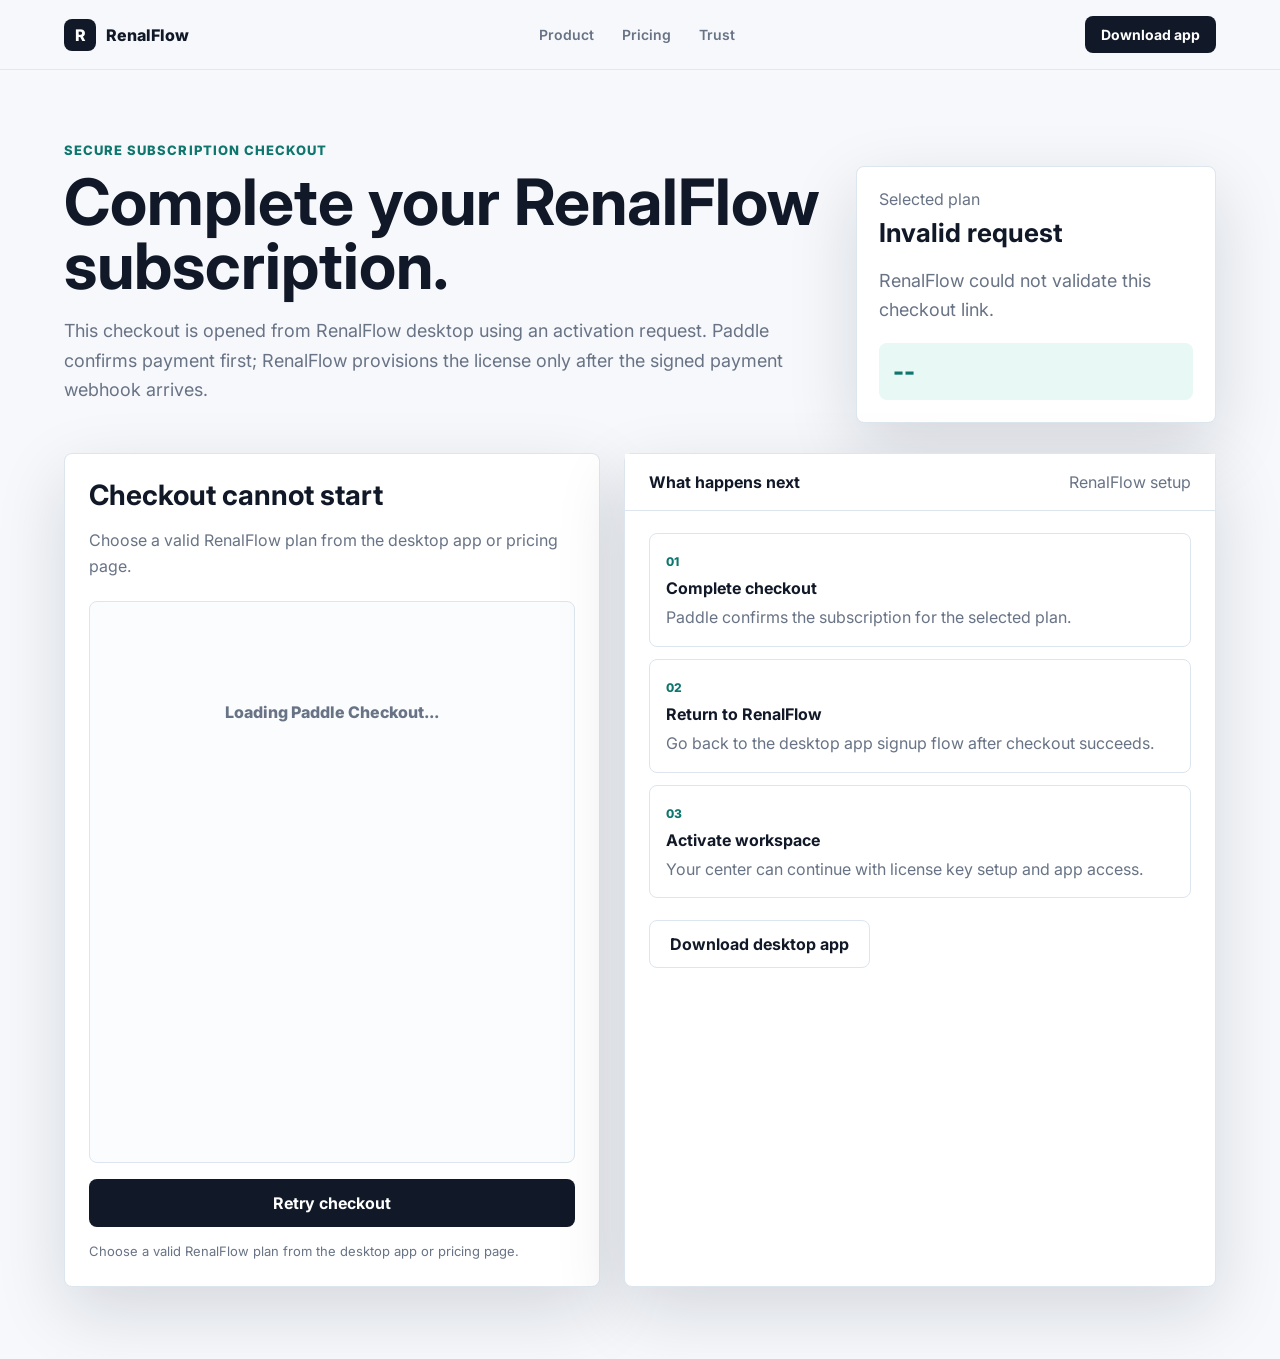
==== commit 55f3e04a: "Implement Paddle activation checkout flow" ====
--- a/paddle-checkout/index.html
+++ b/paddle-checkout/index.html
@@ -9,6 +9,7 @@
     <link rel="preconnect" href="https://fonts.gstatic.com" crossorigin />
     <link href="https://fonts.googleapis.com/css2?family=Inter:wght@400;500;600;700;800&display=swap" rel="stylesheet" />
     <link rel="stylesheet" href="../styles.css" />
+    <script src="https://cdn.paddle.com/paddle/v2/paddle.js"></script>
   </head>
   <body class="checkout-body">
     <header class="site-header">
@@ -25,7 +26,43 @@
     </header>
 
     <main class="checkout-page">
-      <section class="checkout-only">
+      <section class="checkout-hero">
+        <div>
+          <div class="eyebrow">Secure subscription checkout</div>
+          <h1>Complete your RenalFlow subscription.</h1>
+          <p>
+            This checkout is opened from RenalFlow desktop using an activation request. Paddle confirms payment first;
+            RenalFlow provisions the license only after the signed payment webhook arrives.
+          </p>
+        </div>
+
+        <aside class="checkout-summary" aria-label="Selected RenalFlow plan">
+          <span>Selected plan</span>
+          <strong id="selected-plan-name">Loading</strong>
+          <p id="selected-plan-details">Checking the selected plan and activation request.</p>
+          <div class="checkout-price" id="selected-plan-price">...</div>
+        </aside>
+      </section>
+
+      <section class="checkout-layout">
+        <div class="checkout-card">
+          <h2 id="checkout-card-title">Preparing checkout...</h2>
+          <p id="checkout-card-copy">
+            RenalFlow is validating your activation request before opening Paddle Checkout.
+          </p>
+
+          <div class="checkout-frame-shell">
+            <div id="paddle-checkout-frame" class="paddle-checkout-frame">
+              <div class="checkout-loading">Loading Paddle Checkout...</div>
+            </div>
+          </div>
+
+          <button class="button primary checkout-button" id="open-checkout" type="button">Retry checkout</button>
+          <p class="checkout-note" id="checkout-message">
+            Keep this page open until Paddle confirms the subscription.
+          </p>
+        </div>
+
         <div class="checkout-product-card">
           <div class="mock-toolbar">
             <strong>What happens next</strong>
@@ -40,5 +77,7 @@
         </div>
       </section>
     </main>
+
+    <script src="checkout.js"></script>
   </body>
 </html>
